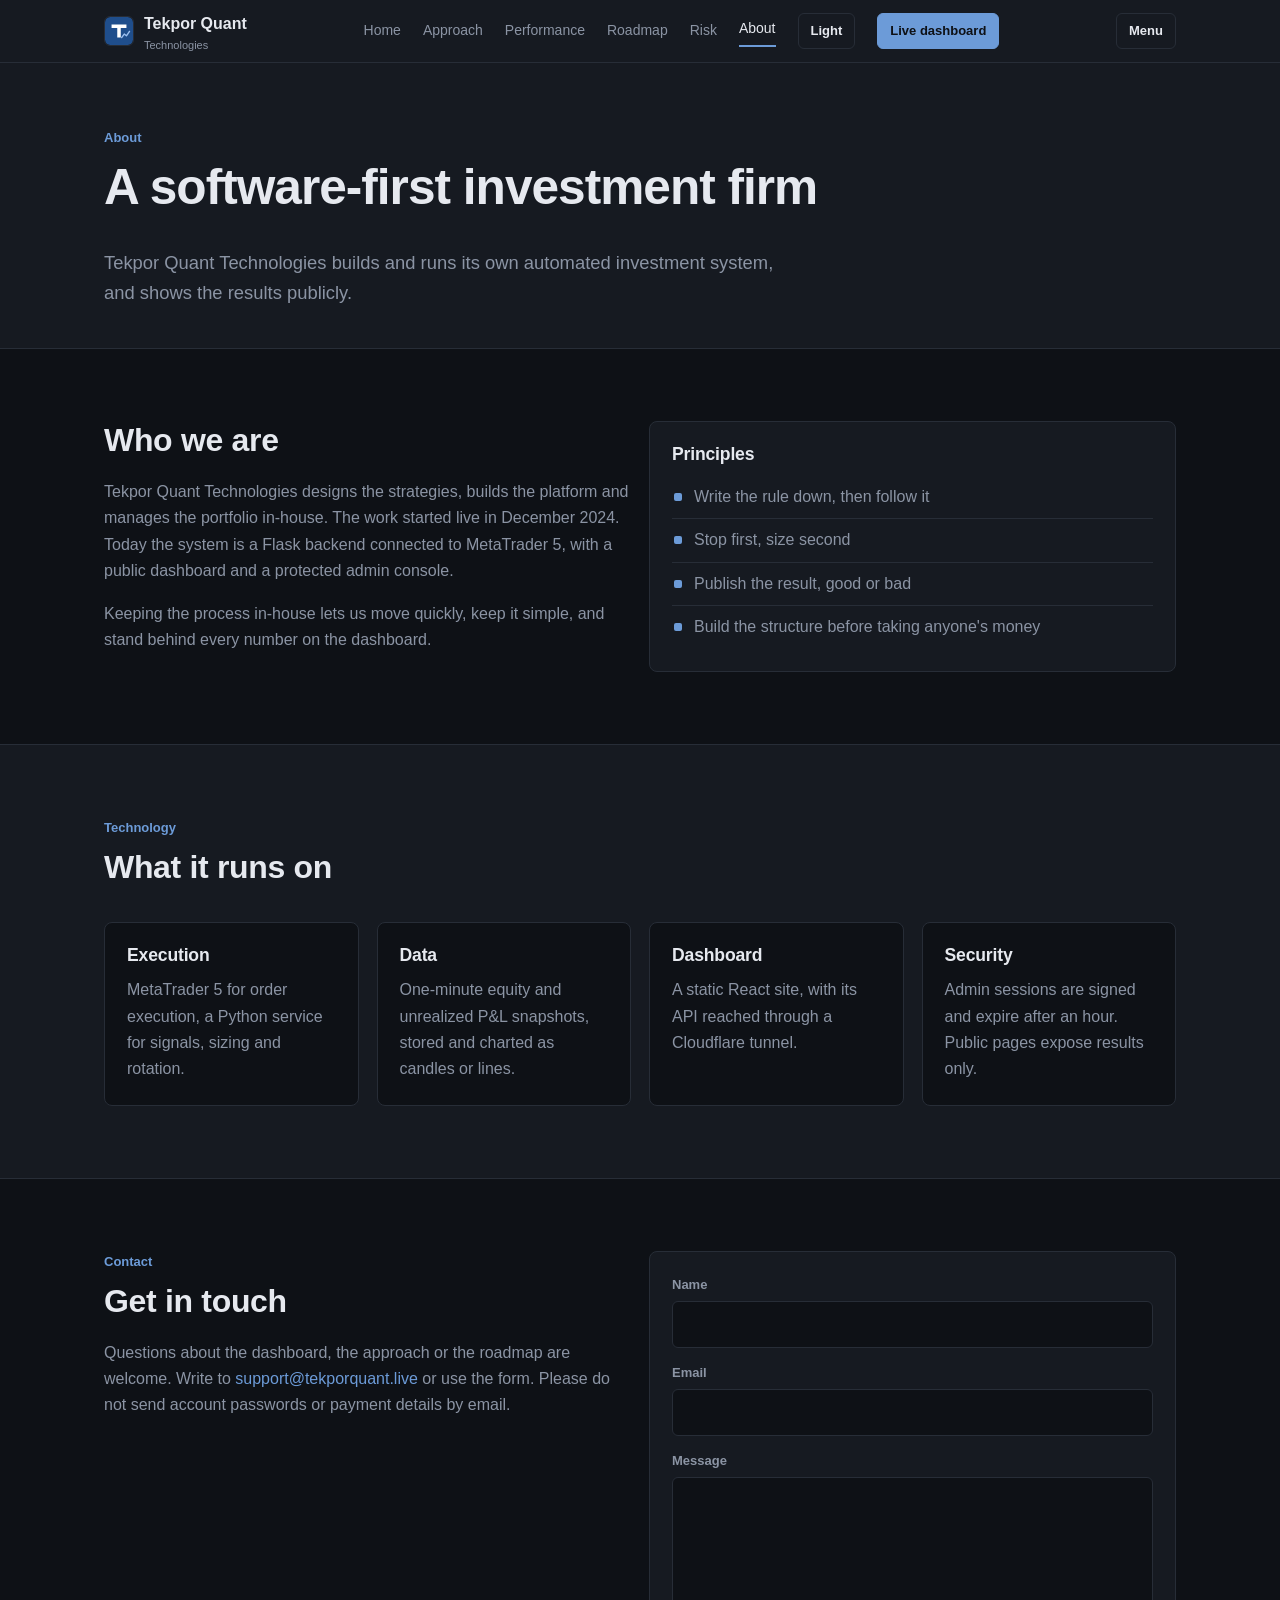
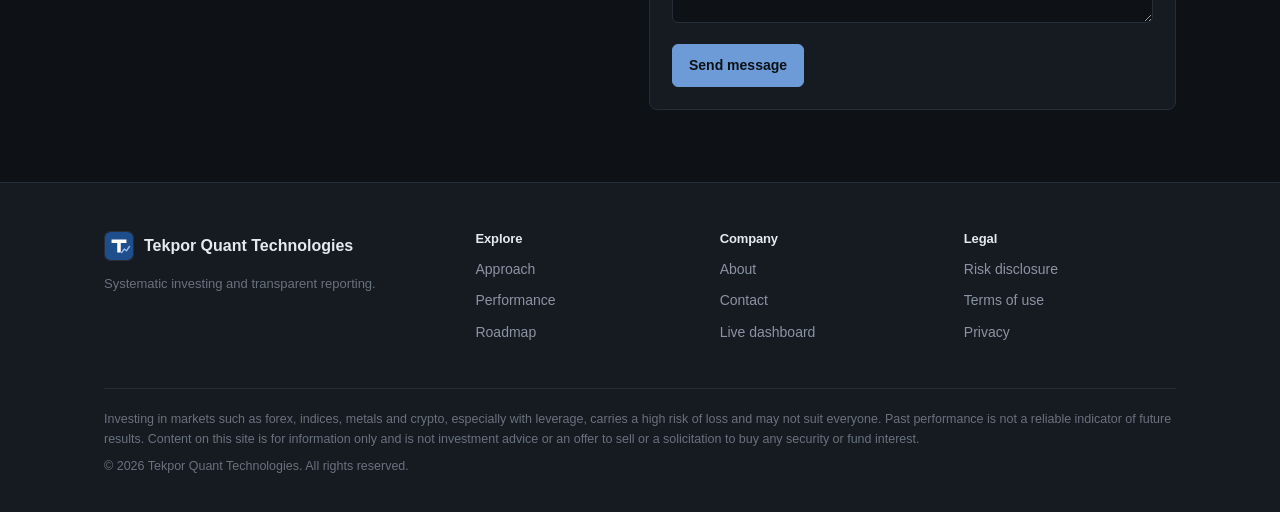
==== about.html @ cc028427 "refactoring: UI update" ====
<!DOCTYPE html>
<html lang="en" data-theme="dark">
<head>
<meta charset="UTF-8">
<meta name="viewport" content="width=device-width, initial-scale=1.0">
<title>About and contact — Tekpor Quant Technologies</title>
<meta name="description" content="About Tekpor Quant Technologies, how we work, and how to get in touch.">
<link rel="icon" type="image/svg+xml" href="assets/favicon.svg">
<script>try{var t=localStorage.getItem("tqt_theme");document.documentElement.setAttribute("data-theme",t==="light"?"light":"dark")}catch(e){}</script>
<link rel="stylesheet" href="assets/styles.css">
<script src="assets/site.js" defer></script>
</head>
<body>
<header class="nav">
  <div class="wrap">
    <a class="brand" href="index.html"><img src="assets/logo.svg" alt=""><span>Tekpor Quant<small>Technologies</small></span></a>
    <nav class="links" id="links">
      <a class="l" href="index.html">Home</a>
      <a class="l" href="solutions.html">Approach</a>
      <a class="l" href="performance.html">Performance</a>
      <a class="l" href="roadmap.html">Roadmap</a>
      <a class="l" href="risk.html">Risk</a>
      <a class="l on" href="about.html">About</a>
      <button class="btn sm" id="theme-btn" type="button" aria-label="Toggle light and dark theme">Light</button>
      <a class="btn sm primary" href="https://dashboard.tekporquant.live">Live dashboard</a>
    </nav>
    <button class="btn sm menu-btn" id="menu-btn" type="button" aria-label="Menu">Menu</button>
  </div>
</header>

<main>
<div class="page-hero"><div class="wrap">
  <div class="eyebrow">About</div>
  <h1>A software-first investment firm</h1>
  <p class="lead">Tekpor Quant Technologies builds and runs its own automated investment system, and shows the results publicly.</p>
</div></div>

<section>
  <div class="wrap">
    <div class="grid g2">
      <div>
        <h2>Who we are</h2>
        <p>Tekpor Quant Technologies designs the strategies, builds the platform and manages the portfolio in-house. The work started live in December 2024. Today the system is a Flask backend connected to MetaTrader 5, with a public dashboard and a protected admin console.</p>
        <p>Keeping the process in-house lets us move quickly, keep it simple, and stand behind every number on the dashboard.</p>
      </div>
      <div class="card">
        <h3>Principles</h3>
        <ul class="ticks">
          <li>Write the rule down, then follow it</li>
          <li>Stop first, size second</li>
          <li>Publish the result, good or bad</li>
          <li>Build the structure before taking anyone's money</li>
        </ul>
      </div>
    </div>
  </div>
</section>

<section class="sec-alt">
  <div class="wrap">
    <div class="head"><div class="eyebrow">Technology</div><h2>What it runs on</h2></div>
    <div class="grid g4">
      <div class="card"><h3>Execution</h3><p>MetaTrader 5 for order execution, a Python service for signals, sizing and rotation.</p></div>
      <div class="card"><h3>Data</h3><p>One-minute equity and unrealized P&amp;L snapshots, stored and charted as candles or lines.</p></div>
      <div class="card"><h3>Dashboard</h3><p>A static React site, with its API reached through a Cloudflare tunnel.</p></div>
      <div class="card"><h3>Security</h3><p>Admin sessions are signed and expire after an hour. Public pages expose results only.</p></div>
    </div>
  </div>
</section>

<section id="contact">
  <div class="wrap">
    <div class="grid g2">
      <div>
        <div class="eyebrow">Contact</div>
        <h2>Get in touch</h2>
        <p>Questions about the dashboard, the approach or the roadmap are welcome. Write to <a href="mailto:support@tekporquant.live">support@tekporquant.live</a> or use the form. Please do not send account passwords or payment details by email.</p>
      </div>
      <form class="card" action="mailto:support@tekporquant.live" method="post" enctype="text/plain">
        <label>Name<input type="text" name="name" autocomplete="name" required></label>
        <label>Email<input type="email" name="email" autocomplete="email" required></label>
        <label>Message<textarea name="message" rows="5" required></textarea></label>
        <button class="btn primary" type="submit">Send message</button>
      </form>
    </div>
  </div>
</section>
</main>

<footer>
  <div class="wrap">
    <div class="cols">
      <div><div class="brand" style="margin-bottom:12px"><img src="assets/logo.svg" alt=""><span>Tekpor Quant Technologies</span></div><p class="note">Systematic investing and transparent reporting.</p></div>
      <div><h4>Explore</h4><ul><li><a href="solutions.html">Approach</a></li><li><a href="performance.html">Performance</a></li><li><a href="roadmap.html">Roadmap</a></li></ul></div>
      <div><h4>Company</h4><ul><li><a href="about.html">About</a></li><li><a href="about.html#contact">Contact</a></li><li><a href="https://dashboard.tekporquant.live">Live dashboard</a></li></ul></div>
      <div><h4>Legal</h4><ul><li><a href="risk.html">Risk disclosure</a></li><li><a href="risk.html#terms">Terms of use</a></li><li><a href="risk.html#privacy">Privacy</a></li></ul></div>
    </div>
    <div class="fine">
      <p>Investing in markets such as forex, indices, metals and crypto, especially with leverage, carries a high risk of loss and may not suit everyone. Past performance is not a reliable indicator of future results. Content on this site is for information only and is not investment advice or an offer to sell or a solicitation to buy any security or fund interest.</p>
      <p>© <span id="year">2026</span> Tekpor Quant Technologies. All rights reserved.</p>
    </div>
  </div>
</footer>
</body>
</html>
---- assets/styles.css ----
/* Tekpor Quant Technologies — slate & ink palette, light + dark.
   One accent; colour is used only for meaning (gain / loss / caution). */

:root {
  --bg: #F4F5F7;
  --surface: #FFFFFF;
  --surface-2: #EEF0F3;
  --border: #DEE2E8;
  --text: #151A22;
  --muted: #5C6573;
  --faint: #8A93A1;
  --accent: #1F4E8C;
  --accent-text: #FFFFFF;
  --up: #1B7A4B;
  --down: #B3382F;
  --warn: #9A6700;
  --up-bg: #E6F2EB;
  --down-bg: #F8E9E7;
  --warn-bg: #F7EEDB;
  --font: -apple-system, BlinkMacSystemFont, "Segoe UI", Roboto, "Helvetica Neue", Arial, sans-serif;
  --maxw: 1120px;
  color-scheme: light;
}

:root[data-theme="dark"] {
  --bg: #0E1116;
  --surface: #161A21;
  --surface-2: #1B2029;
  --border: #272D37;
  --text: #E6E9EF;
  --muted: #8B94A4;
  --faint: #69727F;
  --accent: #6C9BD8;
  --accent-text: #0E1116;
  --up: #3DB07A;
  --down: #E26A61;
  --warn: #D29922;
  --up-bg: #12261D;
  --down-bg: #2A1715;
  --warn-bg: #2A2312;
  color-scheme: dark;
}

* { box-sizing: border-box; }
html { scroll-behavior: smooth; }
body {
  margin: 0; background: var(--bg); color: var(--text);
  font-family: var(--font); font-size: 16px; line-height: 1.65;
  font-variant-numeric: tabular-nums; -webkit-font-smoothing: antialiased;
}
a { color: var(--accent); text-decoration: none; }
a:hover { text-decoration: underline; }
img { max-width: 100%; display: block; }
h1, h2, h3, h4 { line-height: 1.2; margin: 0 0 .6em; letter-spacing: -.01em; font-weight: 600; }
h1 { font-size: clamp(2rem, 4.4vw, 3.1rem); letter-spacing: -.02em; }
h2 { font-size: clamp(1.5rem, 2.6vw, 2rem); }
h3 { font-size: 1.1rem; }
p { margin: 0 0 1em; color: var(--muted); }
strong { color: var(--text); font-weight: 600; }

.wrap { max-width: var(--maxw); margin: 0 auto; padding: 0 24px; }
section { padding: 72px 0; }
.sec-alt { background: var(--surface); border-top: 1px solid var(--border); border-bottom: 1px solid var(--border); }
.eyebrow { font-size: 13px; color: var(--accent); font-weight: 600; margin-bottom: 10px; }
.lead { font-size: 1.15rem; color: var(--muted); max-width: 680px; }
.head { max-width: 680px; margin-bottom: 36px; }

/* Nav */
.nav { position: sticky; top: 0; z-index: 20; background: var(--surface); border-bottom: 1px solid var(--border); }
.nav .wrap { display: flex; align-items: center; justify-content: space-between; height: 62px; gap: 16px; }
.brand { display: flex; align-items: center; gap: 10px; color: var(--text); font-weight: 600; }
.brand:hover { text-decoration: none; }
.brand img { width: 30px; height: 30px; border-radius: 6px; border: 1px solid var(--border); }
.brand small { display: block; font-size: 11px; font-weight: 400; color: var(--muted); line-height: 1; margin-top: 2px; }
.links { display: flex; align-items: center; gap: 22px; }
.links a.l { color: var(--muted); font-size: 14px; }
.links a.l:hover, .links a.l.on { color: var(--text); text-decoration: none; }
.links a.l.on { box-shadow: 0 2px 0 var(--accent); padding-bottom: 4px; }
.menu-btn { display: none; }

/* Buttons */
.btn { display: inline-block; font: inherit; font-size: 14px; font-weight: 600; padding: 9px 16px; border-radius: 6px;
  border: 1px solid var(--border); background: transparent; color: var(--text); cursor: pointer; }
.btn:hover { background: var(--surface-2); text-decoration: none; }
.btn.primary { background: var(--accent); border-color: var(--accent); color: var(--accent-text); }
.btn.primary:hover { filter: brightness(1.08); background: var(--accent); }
.btn.sm { padding: 6px 12px; font-size: 13px; }
.row { display: flex; flex-wrap: wrap; gap: 10px; }

/* Hero */
.hero { padding: 84px 0 64px; }
.hero .grid { display: grid; grid-template-columns: 1.15fr 1fr; gap: 48px; align-items: center; }
.hero p.lead { margin: 18px 0 26px; }
.page-hero { padding: 64px 0 40px; border-bottom: 1px solid var(--border); background: var(--surface); }
.page-hero p.lead { margin-bottom: 0; }

/* Cards + grids */
.grid { display: grid; gap: 18px; }
.g2 { grid-template-columns: repeat(2, 1fr); }
.g3 { grid-template-columns: repeat(3, 1fr); }
.g4 { grid-template-columns: repeat(4, 1fr); }
.card { background: var(--surface); border: 1px solid var(--border); border-radius: 8px; padding: 22px; }
.sec-alt .card { background: var(--bg); }
.card p:last-child { margin-bottom: 0; }
.card .tag { font-size: 12px; color: var(--muted); border: 1px solid var(--border); border-radius: 4px; padding: 2px 8px; display: inline-block; margin-bottom: 12px; }
.card .num { font-size: 13px; color: var(--accent); font-weight: 600; margin-bottom: 8px; }

/* Live panel (hero) */
.panel { background: var(--surface); border: 1px solid var(--border); border-radius: 8px; overflow: hidden; }
.panel-h { display: flex; justify-content: space-between; align-items: center; padding: 12px 16px; border-bottom: 1px solid var(--border); font-size: 13px; color: var(--muted); }
.live { display: inline-flex; align-items: center; gap: 6px; color: var(--up); font-size: 12px; font-weight: 600; }
.live::before { content: ""; width: 6px; height: 6px; border-radius: 50%; background: var(--up); }
.panel-b { padding: 16px; }
.mini { display: grid; grid-template-columns: repeat(3, 1fr); gap: 10px; margin-top: 14px; }
.mini div { border: 1px solid var(--border); border-radius: 6px; padding: 10px 12px; }
.mini span { display: block; font-size: 12px; color: var(--muted); }
.mini b { font-size: 15px; font-weight: 600; }
.candles { width: 100%; height: 150px; display: block; }
.note { font-size: 13px; color: var(--faint); }

/* Lists */
.ticks { list-style: none; padding: 0; margin: 0; }
.ticks li { padding: 8px 0 8px 22px; position: relative; color: var(--muted); border-bottom: 1px solid var(--border); }
.ticks li:last-child { border-bottom: 0; }
.ticks li::before { content: ""; position: absolute; left: 2px; top: 17px; width: 8px; height: 8px; border-radius: 2px; background: var(--accent); }
.ticks.warn li::before { background: var(--warn); }

/* Compare table */
table { width: 100%; border-collapse: collapse; font-size: 15px; }
th, td { text-align: left; padding: 12px 14px; border-bottom: 1px solid var(--border); vertical-align: top; }
th { font-size: 13px; font-weight: 600; color: var(--muted); }
td { color: var(--muted); }
td:first-child { color: var(--text); font-weight: 600; }
.tbl { background: var(--surface); border: 1px solid var(--border); border-radius: 8px; overflow-x: auto; }

/* Timeline / roadmap */
.timeline { position: relative; margin: 0; padding: 0; list-style: none; }
.timeline > li { display: grid; grid-template-columns: 150px 1fr; gap: 28px; padding: 0 0 34px; position: relative; }
.timeline > li::before { content: ""; position: absolute; left: 166px; top: 8px; bottom: -8px; width: 1px; background: var(--border); }
.timeline > li:last-child::before { display: none; }
.timeline .when { font-size: 14px; font-weight: 600; color: var(--text); padding-top: 2px; }
.timeline .when small { display: block; font-weight: 400; color: var(--muted); font-size: 13px; }
.timeline .body { position: relative; padding-left: 28px; }
.timeline .body::before { content: ""; position: absolute; left: -4px; top: 9px; width: 9px; height: 9px; border-radius: 50%; background: var(--bg); border: 2px solid var(--accent); }
.timeline li.done .body::before { background: var(--accent); }
.status { font-size: 12px; font-weight: 600; padding: 2px 8px; border-radius: 4px; margin-left: 8px; vertical-align: middle; }
.status.live { background: var(--up-bg); color: var(--up); } .status.live::before { display: none; }
.status.next { background: var(--warn-bg); color: var(--warn); }
.status.later { background: var(--surface-2); color: var(--muted); }

/* Callouts */
.callout { border: 1px solid var(--border); border-left: 3px solid var(--warn); background: var(--surface); border-radius: 6px; padding: 16px 18px; }
.callout p { margin: 0; font-size: 14.5px; }
.callout strong { display: block; margin-bottom: 4px; }

/* Steps */
.steps { counter-reset: s; }
.steps .card { position: relative; padding-top: 52px; }
.steps .card::before { counter-increment: s; content: counter(s); position: absolute; top: 18px; left: 22px; width: 24px; height: 24px; border-radius: 6px; background: var(--surface-2); border: 1px solid var(--border); font-size: 13px; font-weight: 600; display: grid; place-items: center; color: var(--text); }

/* Form */
form.card label { display: block; font-size: 13px; font-weight: 600; margin-bottom: 14px; color: var(--muted); }
form.card input, form.card textarea, form.card select { width: 100%; margin-top: 6px; font: inherit; font-size: 15px; color: var(--text); background: var(--bg); border: 1px solid var(--border); border-radius: 6px; padding: 10px 12px; }
form.card input:focus, form.card textarea:focus, form.card select:focus { outline: 2px solid color-mix(in srgb, var(--accent) 40%, transparent); border-color: var(--accent); }

/* Footer */
footer { border-top: 1px solid var(--border); background: var(--surface); padding: 48px 0 28px; }
footer .cols { display: grid; grid-template-columns: 1.6fr 1fr 1fr 1fr; gap: 32px; }
footer h4 { font-size: 13px; color: var(--text); margin-bottom: 12px; }
footer ul { list-style: none; padding: 0; margin: 0; }
footer li { margin-bottom: 8px; font-size: 14px; }
footer li a { color: var(--muted); }
footer .fine { margin-top: 36px; padding-top: 20px; border-top: 1px solid var(--border); font-size: 12.5px; color: var(--faint); line-height: 1.6; }
footer .fine p { color: var(--faint); font-size: 12.5px; margin-bottom: .6em; }

@media (max-width: 900px) {
  .hero .grid, .g2, .g3, .g4 { grid-template-columns: 1fr; }
  .g4 { grid-template-columns: repeat(2, 1fr); }
  footer .cols { grid-template-columns: 1fr 1fr; }
  .timeline > li { grid-template-columns: 1fr; gap: 6px; }
  .timeline > li::before { left: 4px; top: 30px; }
  .timeline .body { padding-left: 24px; }
  .timeline .body::before { left: 0; }
  .links { display: none; position: absolute; top: 62px; left: 0; right: 0; flex-direction: column; align-items: flex-start; gap: 0; background: var(--surface); border-bottom: 1px solid var(--border); padding: 8px 24px 16px; }
  .links.open { display: flex; }
  .links a.l { padding: 10px 0; width: 100%; }
  .links a.l.on { box-shadow: none; color: var(--accent); }
  .menu-btn { display: inline-block; }
  section { padding: 52px 0; }
}
@media (max-width: 520px) { .g4 { grid-template-columns: 1fr; } .mini { grid-template-columns: 1fr 1fr 1fr; } footer .cols { grid-template-columns: 1fr; } }
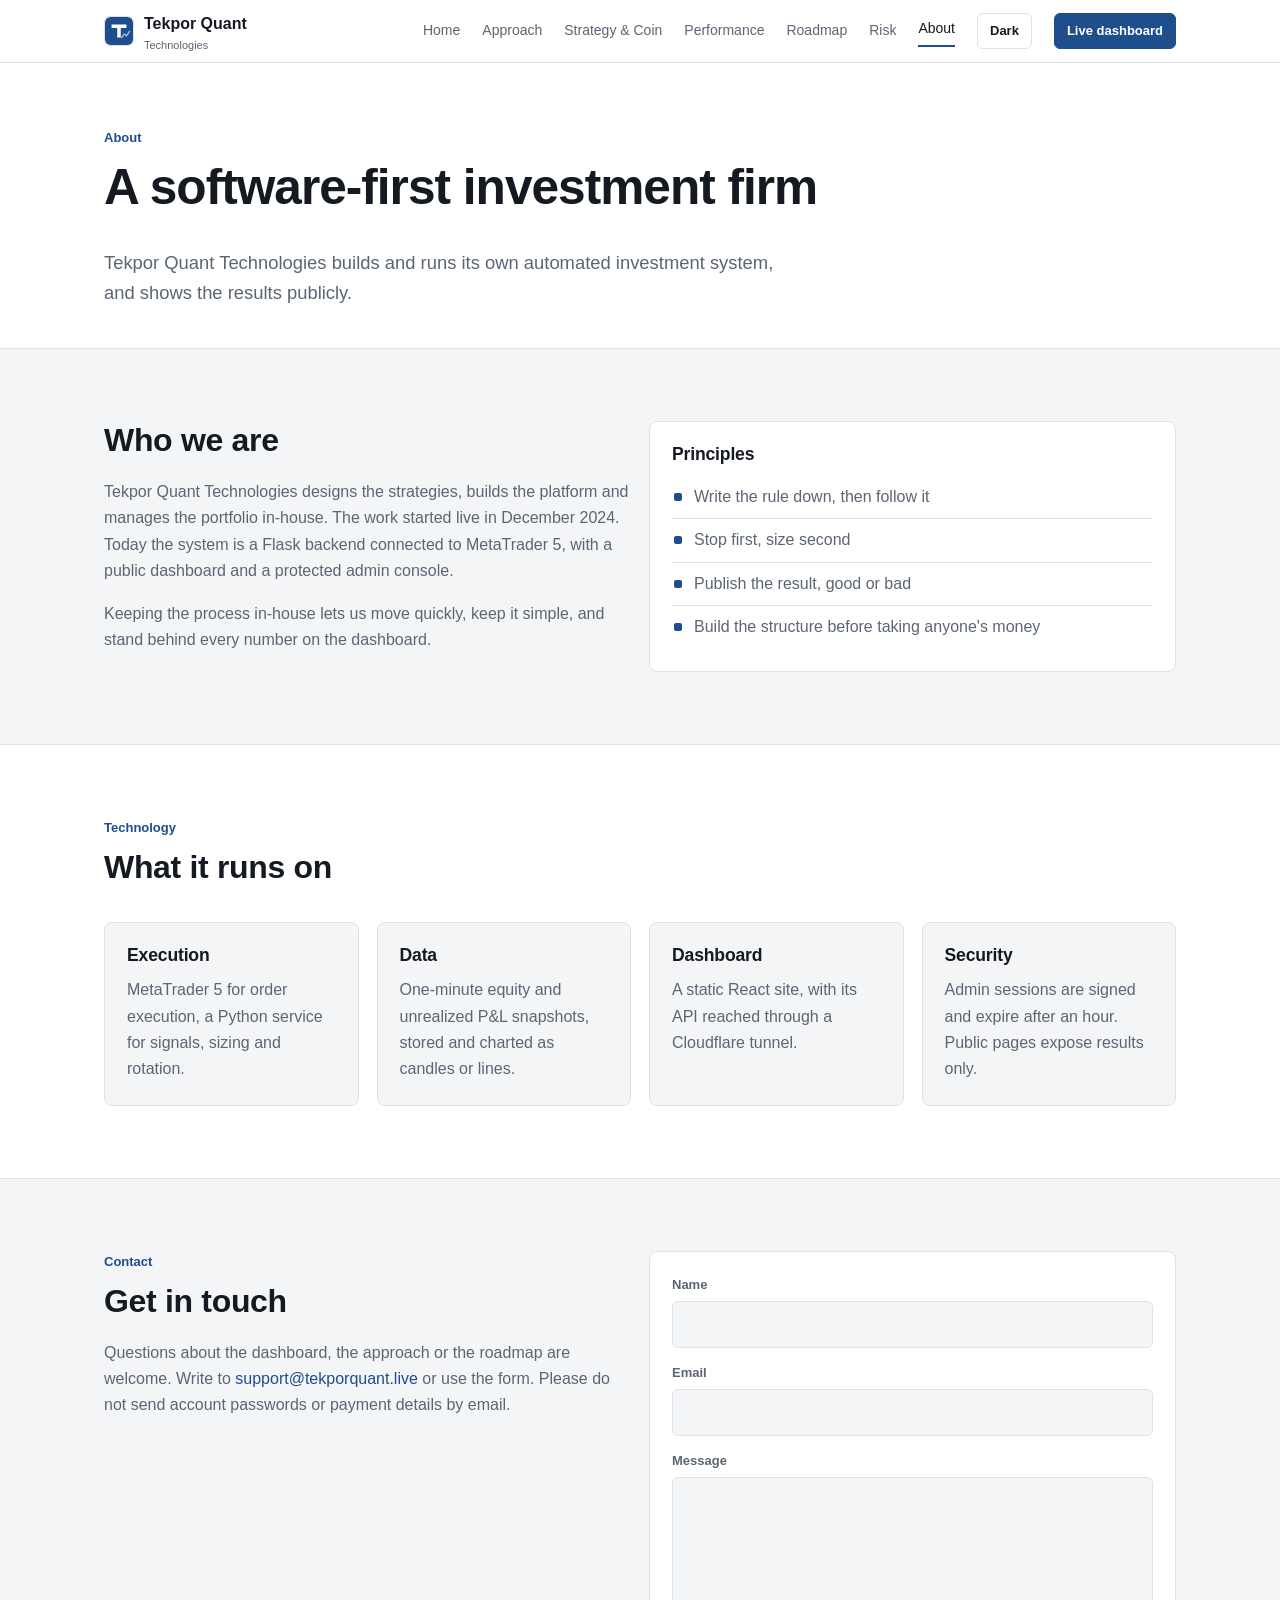
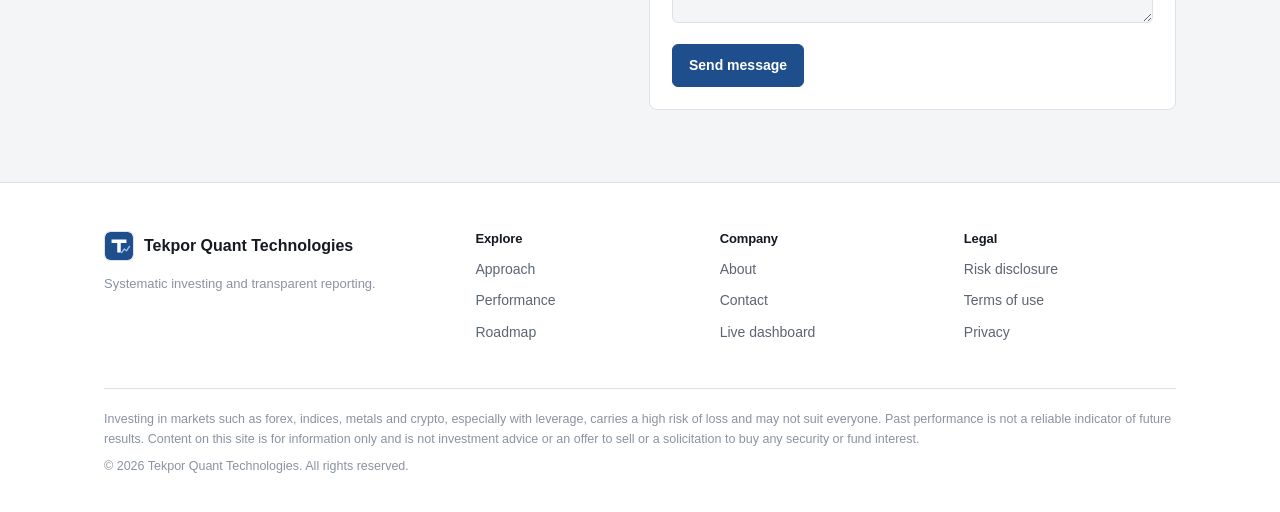
==== commit f1bea12e: "refactor: ui update" ====
--- a/about.html
+++ b/about.html
@@ -6,7 +6,7 @@
 <title>About and contact — Tekpor Quant Technologies</title>
 <meta name="description" content="About Tekpor Quant Technologies, how we work, and how to get in touch.">
 <link rel="icon" type="image/svg+xml" href="assets/favicon.svg">
-<script>try{var t=localStorage.getItem("tqt_theme");document.documentElement.setAttribute("data-theme",t==="light"?"light":"dark")}catch(e){}</script>
+<script>try{var t=localStorage.getItem("tqt_theme");if(t!=="light"&&t!=="dark")t=matchMedia("(prefers-color-scheme: dark)").matches?"dark":"light";document.documentElement.setAttribute("data-theme",t)}catch(e){}</script>
 <link rel="stylesheet" href="assets/styles.css">
 <script src="assets/site.js" defer></script>
 </head>
@@ -17,6 +17,7 @@
     <nav class="links" id="links">
       <a class="l" href="index.html">Home</a>
       <a class="l" href="solutions.html">Approach</a>
+      <a class="l" href="strategy.html">Strategy &amp; Coin</a>
       <a class="l" href="performance.html">Performance</a>
       <a class="l" href="roadmap.html">Roadmap</a>
       <a class="l" href="risk.html">Risk</a>
--- a/assets/styles.css
+++ b/assets/styles.css
@@ -76,7 +76,7 @@
 .links a.l { color: var(--muted); font-size: 14px; }
 .links a.l:hover, .links a.l.on { color: var(--text); text-decoration: none; }
 .links a.l.on { box-shadow: 0 2px 0 var(--accent); padding-bottom: 4px; }
-.menu-btn { display: none; }
+.btn.menu-btn { display: none; }
 
 /* Buttons */
 .btn { display: inline-block; font: inherit; font-size: 14px; font-weight: 600; padding: 9px 16px; border-radius: 6px;
@@ -185,7 +185,7 @@
   .links.open { display: flex; }
   .links a.l { padding: 10px 0; width: 100%; }
   .links a.l.on { box-shadow: none; color: var(--accent); }
-  .menu-btn { display: inline-block; }
+  .btn.menu-btn { display: inline-block; }
   section { padding: 52px 0; }
 }
 @media (max-width: 520px) { .g4 { grid-template-columns: 1fr; } .mini { grid-template-columns: 1fr 1fr 1fr; } footer .cols { grid-template-columns: 1fr; } }
